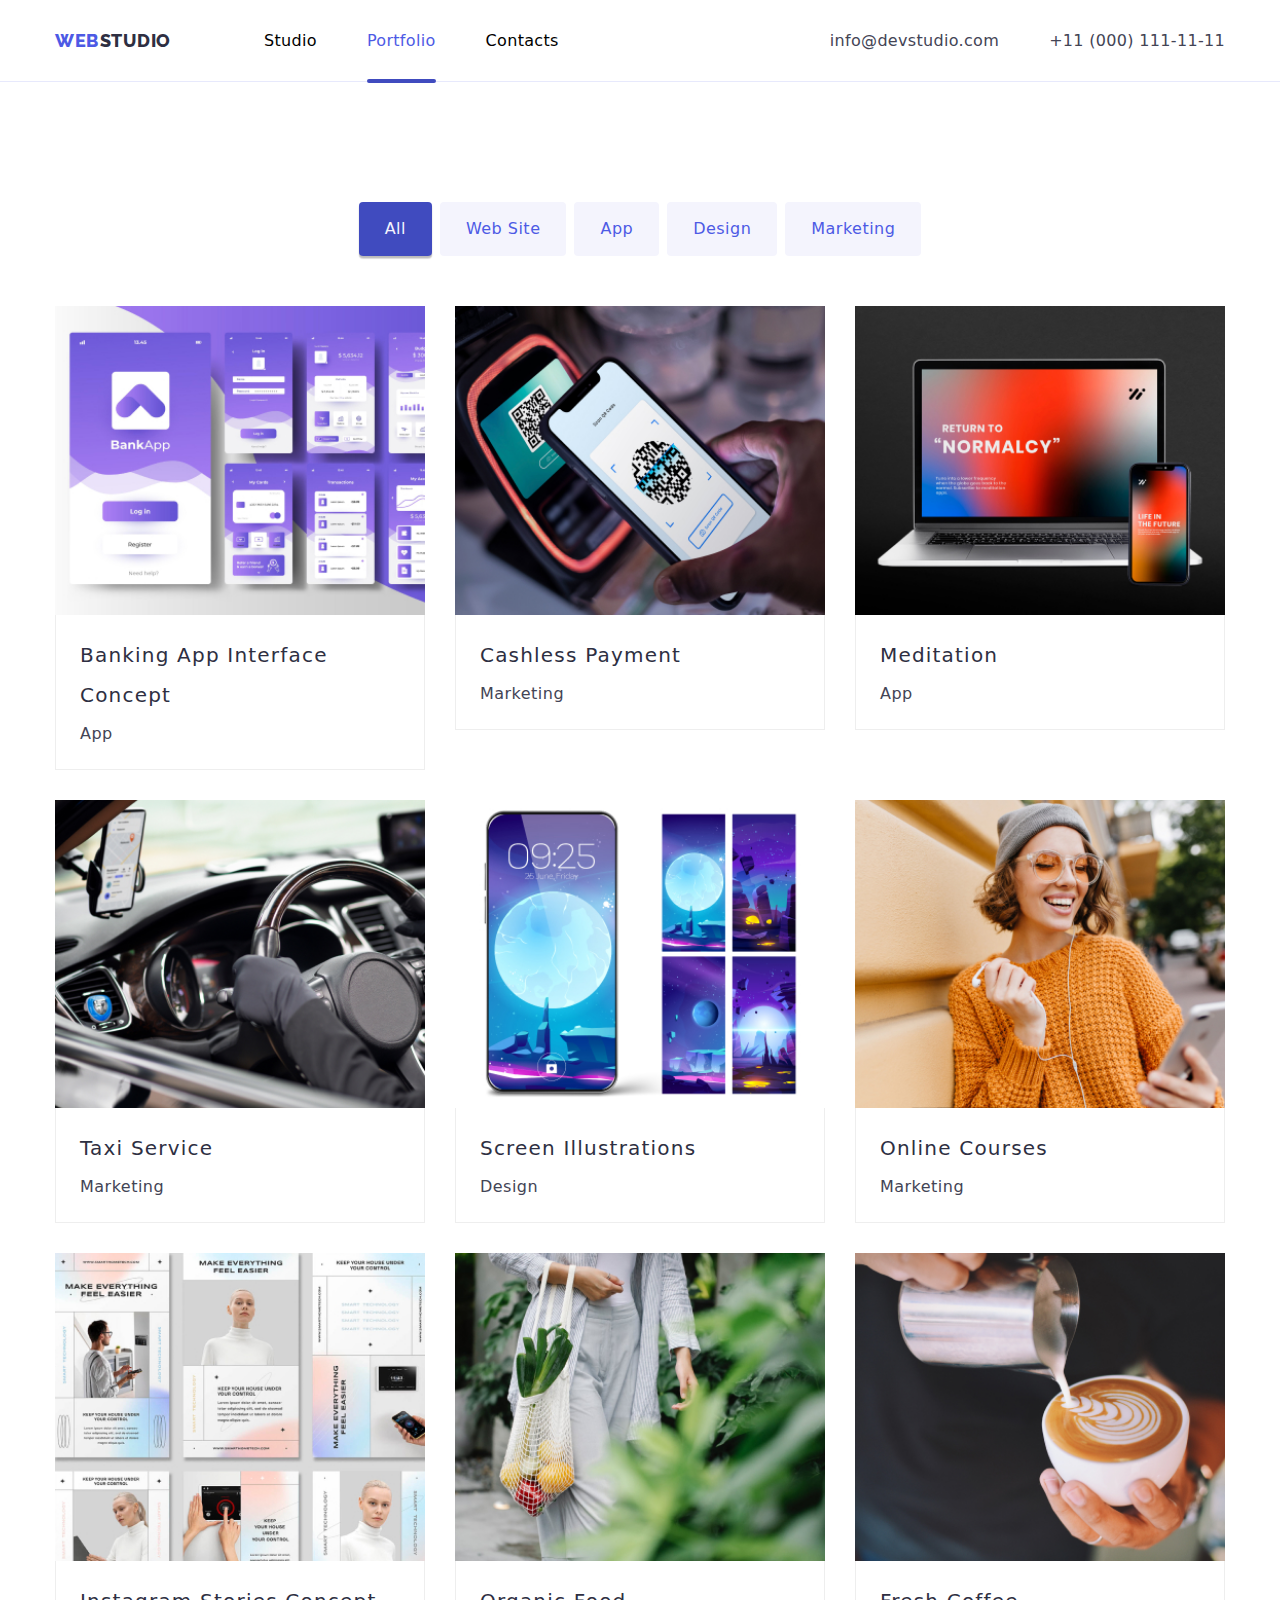
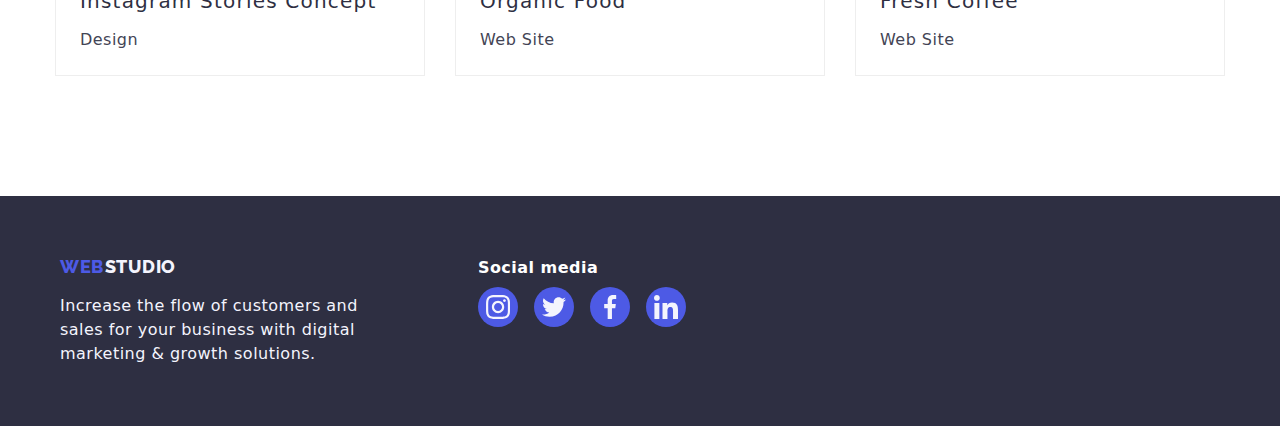
==== portfolio.html @ 1cd10813 "Create portfolio.html" ====
<!DOCTYPE html>
<html lang="en">
  <head>
    <meta charset="UTF-8" />
    <meta name="viewport" content="width=device-width, initial-scale=1.0" />
    <title>Portfolio</title>
    <link rel="stylesheet" href="./css/styles.css" />
    <link rel="preconnect" href="https://fonts.googleapis.com" />
    <link rel="preconnect" href="https://fonts.gstatic.com" crossorigin />
    <link
      href="https://fonts.googleapis.com/css2?family=Raleway:wght@800&family=Roboto:wght@400;500;700;900&display=swap "
      rel="stylesheet"
    />
    <link
      rel="stylesheet"
      href="https://cdnjs.cloudflare.com/ajax/libs/modern-normalize/2.0.0/modern-normalize.min.css"
    />
  </head>
  <body>
    <!--Header-->
    <header class="page-header">
      <div class="container menu">
        <nav class="navigation">
          <a href="./index.html" class="logo-link">
            <span class="logo">WEB</span>
            <span class="studio">STUDIO</span>
          </a>
          <ul class="nav-menu list">
            <li class="item">
              <a href="./index.html" class="page link">Studio</a>
            </li>

            <li class="item">
              <a href="./portfolio.html" class="page current link">Portfolio</a>
            </li>

            <li class="item">
              <a href="./index.html" class="page link">Contacts</a>
            </li>
          </ul>
        </nav>

        <ul class="contacts-menu list">
          <li class="item">
            <a class="contact link" href="mailto:info@devstudio.com"
              >info@devstudio.com</a
            >
          </li>

          <li class="item">
            <a class="contact link" href="tel:+110001111111"
              >+11 (000) 111-11-11</a
            >
          </li>
        </ul>
      </div>
    </header>

    <main>
      <!--Section 1-->
      <section class="section">
        <div class="container">
          <!--Filters-->
          <ul class="filters list">
            <li class="space">
              <button type="button" class="button filter current">All</button>
            </li>
            <li class="space">
              <button type="button" class="button filter">Web Site</button>
            </li>
            <li class="space">
              <button type="button" class="button filter">App</button>
            </li>
            <li class="space">
              <button type="button" class="button filter">Design</button>
            </li>
            <li class="space">
              <button type="button" class="button filter">Marketing</button>
            </li>
          </ul>

          <!--Projects-->
          <ul class="projects list">
            <li class="project-card">
              <a href="" class="project link">
                <div class="cover-wrap">
                <img
                  src="./images/banking.jpg"
                  alt="banking"
                  width="370"
                  height="300"
                />
                <p class="cover-text">
                  14 Stylish and User-Friendly App Design Concepts · Task
                    Manager App · Calorie Tracker App · Exotic Fruit Ecommerce
                    App · Cloud Storage App
                </p>
              </div>
                <div class="substrate">
                  <h2 class="name">Banking App Interface Concept</h2>
                  <p class="type">App</p>
                </div>
              </a>
            </li>

            <li class="project-card">
              <a href="" class="project link">
                <div class="cover-wrap">
                <img
                  src="./images/cashless.jpg"
                  alt="cashless"
                  width="370"
                  height="300"
                />
                <p class="cover-text">
                  14 Stylish and User-Friendly App Design Concepts · Task
                    Manager App · Calorie Tracker App · Exotic Fruit Ecommerce
                    App · Cloud Storage App
                </p>
              </div>
                <div class="substrate">
                  <h2 class="name">Cashless Payment</h2>
                  <p class="type">Marketing</p>
                </div>
              </a>
            </li>

            <li class="project-card">
              <a href="" class="project link">
                <div class="cover-wrap">
                <img
                  src="./images/meditation.jpg"
                  alt="meditation"
                  width="370"
                  height="300"
                />
                <p class="cover-text">
                  14 Stylish and User-Friendly App Design Concepts · Task
                    Manager App · Calorie Tracker App · Exotic Fruit Ecommerce
                    App · Cloud Storage App
                </p>
                </div>
                <div class="substrate">
                  <h2 class="name">Meditation</h2>
                  <p class="type">App</p>
                </div>
              </a>
            </li>

            <li class="project-card">
              <a href="" class="project link">
                <div class="cover-wrap">
                <img
                  src="./images/taxi.jpg"
                  alt="taxi"
                  width="370"
                  height="300"
                />
                <p class="cover-text">
                  14 Stylish and User-Friendly App Design Concepts · Task
                    Manager App · Calorie Tracker App · Exotic Fruit Ecommerce
                    App · Cloud Storage App
                </p>
                </div>
                <div class="substrate">
                  <h2 class="name">Taxi Service</h2>
                  <p class="type">Marketing</p>
                </div>
              </a>
            </li>

            <li class="project-card">
              <a href="" class="project link">
                <div class="cover-wrap">
                <img
                  src="./images/screen.jpg"
                  alt="screen"
                  width="370"
                  height="300"
                />
                <p class="cover-text">
                  14 Stylish and User-Friendly App Design Concepts · Task
                    Manager App · Calorie Tracker App · Exotic Fruit Ecommerce
                    App · Cloud Storage App
                </p>
                </div>
                <div class="substrate">
                  <h2 class="name">Screen Illustrations</h2>
                  <p class="type">Design</p>
                </div>
              </a>
            </li>

            <li class="project-card">
              <a href="" class="project link">
                <div class="cover-wrap">
                <img
                  src="./images/online.jpg"
                  alt="online"
                  width="370"
                  height="300"
                />
                <p class="cover-text">
                  14 Stylish and User-Friendly App Design Concepts · Task
                    Manager App · Calorie Tracker App · Exotic Fruit Ecommerce
                    App · Cloud Storage App
                </p>
                </div>
                <div class="substrate">
                  <h2 class="name">Online Courses</h2>
                  <p class="type">Marketing</p>
                </div>
              </a>
            </li>

            <li class="project-card">
              <a href="" class="project link">
                <div class="cover-wrap">
                <img
                  src="./images/instagram.jpg"
                  alt="instagram"
                  width="370"
                  height="300"
                />
                <p class="cover-text">
                  14 Stylish and User-Friendly App Design Concepts · Task
                    Manager App · Calorie Tracker App · Exotic Fruit Ecommerce
                    App · Cloud Storage App
                </p>
                </div>
                <div class="substrate">
                  <h2 class="name">Instagram Stories Concept</h2>
                  <p class="type">Design</p>
                </div>
              </a>
            </li>

            <li class="project-card">
              <a href="" class="project link">
                <div class="cover-wrap">
                <img
                  src="./images/organic.jpg"
                  alt="organic"
                  width="370"
                  height="300"
                />
                <p class="cover-text">
                  14 Stylish and User-Friendly App Design Concepts · Task
                    Manager App · Calorie Tracker App · Exotic Fruit Ecommerce
                    App · Cloud Storage App
                </p>
                </div>
                <div class="substrate">
                  <h2 class="name">Organic Food</h2>
                  <p class="type">Web Site</p>
                </div>
              </a>
            </li>

            <li class="project-card">
              <a href="" class="project link">
                <div class="cover-wrap">
                <img
                  src="./images/coffee.jpg"
                  alt="coffee"
                  width="370"
                  height="300"
                />
                <p class="cover-text">
                  14 Stylish and User-Friendly App Design Concepts · Task
                    Manager App · Calorie Tracker App · Exotic Fruit Ecommerce
                    App · Cloud Storage App
                </p>
                </div>
                <div class="substrate">
                  <h2 class="name">Fresh Coffee</h2>
                  <p class="type">Web Site</p>
                </div>
              </a>
            </li>
          </ul>
        </div>
      </section>
    </main>

    <!--Footer-->
    <footer class="page-footer">
      <div class="container">
        <!--Main Footer-->
        <div class="footer">
          <!--Sub Footer 1-->
          <div class="footer-address">
            <a href="./index.html" class="logo-link">
              <span class="logo">WEB</span>
              <span class="studio-footer">STUDIO</span>
            </a>

            <p class="footer-description">
              Increase the flow of customers and<br />
              sales for your business with digital<br />
              marketing & growth solutions.
            </p>
          </div>
          <!--Sub Footer  2-->
          <div class="footer-block">
            <b class="footer-heading">Social media</b>
            <ul class="social-footer list">
              <li class="icon-item">
                <a
                  href="https://instagram.com"
                  class="link"
                  target="_blank"
                  aria-label="Link to Instagram"
                >
                  <svg class="icon" width="24" height="24">
                    <use href="./images/icons.svg#instagram"></use>
                  </svg>
                </a>
              </li>

              <li class="icon-item">
                <a
                  href="https://twitter.com"
                  class="link"
                  target="_blank"
                  aria-label="Link to Twitter"
                >
                  <svg class="icon" width="24" height="24">
                    <use href="./images/icons.svg#twitter"></use>
                  </svg>
                </a>
              </li>

              <li class="icon-item">
                <a
                  href="https://facebook.com"
                  class="link"
                  target="_blank"
                  aria-label="Link to Facebook"
                >
                  <svg class="icon" width="24" height="24">
                    <use href="./images/icons.svg#facebook"></use>
                  </svg>
                </a>
              </li>

              <li class="icon-item">
                <a
                  href="https://linkedin.com"
                  class="link"
                  target="_blank"
                  aria-label="Link to LinkedIn"
                >
                  <svg class="icon" width="24" height="24">
                    <use href="./images/icons.svg#linkedin"></use>
                  </svg>
                </a>
              </li>
            </ul>
          </div>
        </div>
      </div>
    </footer>
  </body>
</html>
---- css/styles.css ----
:root {
  --iriscolor: #4d5ae5;
  --navyblue: #2e2f42;
  --navcolor: black;
  --oceancolor: #404bbf;
  --whitecolor: white;
  --slatecolor: #434455;
  --cloud: #f4f4fd;
  --cornflower: #e7e9fc;
  --green: #31d0aa;
  --dairy: #fcfcfc;
}

h1,
h2,
h3,
h4,
h5,
h6,
p {
  margin: 0;
}

html {
  box-sizing: border-box;
}

*,
*::after,
*::before {
  box-sizing: inherit;
}

img {
  display: block;
  max-width: 100%;
  height: auto;
}

body {
  font-family: "Roboto", sans-serif;
  font-size: 16px;
  letter-spacing: 0.03em;
  color: var(--slatecolor);
  background-color: var(--whitecolor);
}

link {
  text-decoration: none;
  color: inherit;
}

.list {
  list-style-type: none;
  margin: 0;
  padding: 0;
}

.section {
  padding: 120px 0;
}

.section.no-top-padding {
  padding-top: 0;
}

.container {
  margin: 0 auto;
  width: 1200px;
  padding: 0 15px;
}

.menu,
.navigation,
.nav-menu,
.contacts-menu {
  display: flex;
  align-items: center;
}

.logo-link {
  text-decoration: none;
  font-family: "Raleway", sans-serif;
  font-size: 0;
  font-weight: 800;
}

.logo-link > span {
  font-size: 18px;
  line-height: 1.17;
  letter-spacing: 0.04em;
}

.button {
  border-color: transparent;
  font-family: inherit;
  cursor: pointer;
  border-radius: 4px;
  font-size: 16px;
  letter-spacing: 0.03em;
  transition: color 250ms ease-in-out, background-color 250ms ease-in-out,
    box-shadow 250ms ease-in-out;
}

.button.primary {
  color: var(--whitecolor);
  background-color: var(--iriscolor);
  line-height: 1.87;
  letter-spacing: 0.06em;
  padding: 16px 32px;
  font-weight: 500;
  box-shadow: 0px 4px 4px rgba(0, 0, 0, 0.15);
}

.link {
  text-decoration: none;
  color: var(--navyblue);
}

.project .name {
  font-size: 20px;
  font-weight: 500;
  line-height: 2;
  letter-spacing: 0.06em;
  color: var(--navyblue);
  margin-bottom: 4px;
}

.project .type {
  color: var(--slatecolor);
  font-weight: 400;
  line-height: 1.87;
  font-size: 16px;
}

.logo {
  color: var(--iriscolor);
}

.studio {
  color: var(--navyblue);
}

.nav-menu .page,
.contacts-menu .contact {
  color: var(--navcolor);
  text-decoration: none;
  font-weight: 500;
  font-size: 16px;
  line-height: 1.15;
  letter-spacing: 0.02em;
  display: block;
  padding-top: 32px;
  padding-bottom: 31px;
  transition: color 250ms ease-in-out;
}

.page-header {
  border-bottom: 1px solid var(--cornflower);
}

.nav-menu {
  margin-left: 93px;
}

.contacts-menu {
  margin-left: auto;
}

.nav-menu .item:not(:last-child),
.contacts-menu .item:not(:last-child) {
  margin-right: 50px;
}

.page:hover::after,
.page:focus::after {
  border: 2px solid var(--oceancolor);
  background-color: var(--oceancolor);
  width: 100%;
}

.page {
  position: relative;
}

.page::after {
  content: "";
  background-color: var(--oceancolor);
  border-radius: 2px;
  height: 4px;
  width: 0%;
  position: absolute;
  left: 0;
  bottom: -2px;
  transition: width 250ms ease-in-out, background-color 250ms ease-in-out;
}

.page.current::after {
  content: "";
  border: 2px solid var(--oceancolor);
  border-radius: 2px;
  background-color: var(--oceancolor);
  height: 4px;
  width: 100%;
  position: absolute;
  left: 0;
  bottom: -2px;
}

.what-we-do {
  display: flex;
  flex-wrap: wrap;
  margin-left: -30px;
  margin-top: -30px;
}

.what-we-do .item {
  flex-basis: calc(100% / 3 - 30px);
  margin-left: 30px;
  margin-top: 30px;
}

.projects {
  display: flex;
  flex-wrap: wrap;
  margin-left: -30px;
  margin-top: -30px;
}

.project-card {
  flex-basis: calc(100% / 3 - 30px);
  margin-left: 30px;
  margin-top: 30px;
  transition: box-shadow 250ms ease-in-out ;
}

.project-card:hover {
  box-shadow: 0px 2px 1px 0px rgba(46, 47, 66, 0.08),
    0px 1px 1px 0px rgba(46, 47, 66, 0.16),
    0px 1px 6px 0px rgba(46, 47, 66, 0.08);
}

.cover-wrap {
  position: relative;
  overflow: hidden;
}

.cover-text {
  position: absolute;
  top: 0;
  height: 100%;
  width: 100%;
  padding: 40px 32px;
  background-color: var(--iriscolor);
  color: var(--cloud);
  font-size: 16px;
  font-weight: 400;
  line-height: 24px;
  letter-spacing: 0.32px;
  transform: translateY(101%);
  transition: transform 250ms cubic-bezier(0.4, 0, 0.2, 1);
}

.project:hover .cover-text,
.project:focus .cover-text {
  transform: translateY(0);
}

.filters {
  display: flex;

  justify-content: center;
  margin-bottom: 50px;
}

.filters .space + .space {
  margin-left: 8px;
}

.nav-menu .page:hover,
.nav-menu .page:focus,
.nav-menu .page.current,
.contacts-menu .contact:hover,
.contacts-menu .contact:focus {
  color: var(--iriscolor);
}

.contacts-menu .contact {
  color: var(--slatecolor);
  text-decoration: none;
  font-weight: 400;
  font-size: 16px;
  line-height: 1.15;
  letter-spacing: 0.02em;
}

.hero {
  background: var(--navyblue);
}
.bg-team {
  background-color: var(--cloud);
}

.hero {
  padding: 200px 0;
  text-align: center;
}

.hero {
  padding-top: 188px;
  padding-bottom: 188px;
  background-image: linear-gradient(
      to right,
      rgba(46, 47, 66, 0.7),
      rgba(46, 47, 66, 0.7)
    ),
    url(../images/herobg.png);
  background-repeat: no-repeat;
  background-position: center;
  background-size: cover;
}

.hero-title {
  color: var(--whitecolor);
  font-size: 56px;
  font-weight: 700;
  line-height: 1.17;
  text-align: center;
  letter-spacing: 0.05em;
  margin-bottom: 30px;
}

.button.filter {
  background-color: var(--cloud);
  color: var(--iriscolor);
  font-weight: 500;
  line-height: 1.62;
  padding: 12px 24px;
}

.button.filter:hover,
.button.filter:focus,
.button.filter.current {
  background-color: var(--oceancolor);
  color: var(--cloud);
  box-shadow: 0px 2px 2px 0px rgba(0, 0, 0, 0.12),
    0px 2px 1px 0px rgba(0, 0, 0, 0.08), 0px 3px 1px 0px rgba(0, 0, 0, 0.1);
}

.button.primary:hover,
.button.primary:focus {
  background-color: var(--oceancolor);
  font-weight: 500;
  box-shadow: 0px 2px 2px 0px rgba(0, 0, 0, 0.12),
    0px 2px 1px 0px rgba(0, 0, 0, 0.08), 0px 3px 1px 0px rgba(0, 0, 0, 0.1);
}

.benefits {
  display: flex;
  flex-wrap: wrap;
  margin-left: -30px;
  margin-top: -30px;
}

.benefits .item {
  flex-basis: calc(100% / 4 - 30px);
  margin-left: 30px;
  margin-top: 30px;
}

.benefits .title {
  font-size: 20px;
  font-weight: 500;
  color: var(--navyblue);
  line-height: 1.14;
  margin-bottom: 10px;
}

.benefits .description {
  font-weight: 400;
  font-size: 16px;
  line-height: 1.71;
  color: var(--slatecolor);
}

.section-title {
  color: var(--navyblue);
  font-size: 36px;
  font-weight: 700;
  line-height: 1.17;
  text-align: center;
  margin-bottom: 50px;
}

.svg-box {
  width: 264px;
  height: 112px;
  background-color: var(--cloud);
  display: flex;
  justify-content: center;
  align-items: center;
  border-radius: 4px;
  margin-bottom: 8px;
}

.team .name,
.team .position {
  line-height: 1.19;
  text-align: center;
}

.team .name {
  font-size: 20px;
  font-weight: 500;
  color: var(--navyblue);
  padding-top: 30px;
  padding-bottom: 10px;
}

.team .position {
  color: var(--slatecolor);
  font-size: 16px;
  font-weight: 400;
}

.substrate {
  background-color: var(--whitecolor);
  padding: 20px 24px;
  border: 1px solid #eeeeee;
  border-top: 0;
}

.team {
  display: flex;
  flex-wrap: wrap;
  margin-left: -30px;
  margin-top: -30px;
}

.team .item {
  flex-basis: calc(100% / 4 - 30px);
  margin-left: 30px;
  margin-top: 30px;
  border-radius: 0px 0px 4px 4px;
  padding-bottom: 30px;
  background-color: var(--whitecolor);
  box-shadow: 0px 3px 1px rgba(0, 0, 0, 0.1), 0px 1px 2px rgba(0, 0, 0, 0.08),
    0px 1px 2px rgba(0, 0, 0, 0.12);
}

.social-team {
  padding-top: 10px;
  display: flex;
  justify-content: center;
  gap: 24px;
  margin-top: 8px;
}

.social-team .link {
  width: 100%;
  height: 100%;
  border-radius: 50%;
  display: flex;
  align-items: center;
  justify-content: center;
  background-color: var(--iriscolor);
  color: var(--cloud);
  transition: bacgkround-color 250ms ease-in-out;
}

.team-social-link:hover,
.team-social-link:focus {
  background-color: var(--oceancolor);
}

.team-social-svg {
  fill: currentColor;
}

.icon-item {
  width: 40px;
  height: 40px;
}

.partners {
  display: flex;
  gap: 24px;
}

.customers-item {
  width: 168px;
  height: 88px;
}

.partners .item {
  width: calc(100% - 150% / 6);
  height: 90px;
}

.partners .link {
  width: 100%;
  height: 100%;
  border: 1px solid #8e8f99;
  border-radius: 5px;
  display: flex;
  justify-content: center;
  align-items: center;
  color: #8e8f99;
  transition: color 250ms ease-in-out, border-color 250ms ease-in-out;
}

.partners .link:hover,
.partners .link:focus {
  color: var(--oceancolor);
  border-color: var(--oceancolor);
}

.social-team .link:hover,
.social-team .link:focus {
  background-color: var(--oceancolor);
}

.customers-svg {
  fill: currentColor;
}

.page-footer {
  padding: 60px 0 60px 60px;
  background-color: var(--navyblue);
}

.studio-footer {
  color: var(--cloud);
}

.footer-description {
  color: var(--cloud);
  font-size: 16px;
  font-weight: 400;
  line-height: 1.5;
  padding-top: 17px;
}

.footer-block {
  margin-left: 120px;
}

.footer-heading {
  color: var(--whitecolor);
}

.social-footer {
  padding-top: 10px;
  display: flex;
  justify-content: flex-start;
  gap: 16px;
}

.social-footer .link {
  display: flex;
  width: 100%;
  height: 100%;
  background-color: var(--iriscolor);
  border-radius: 50%;
  align-items: center;
  justify-content: center;
  color: var(--cloud);
  transition: background-color 250ms ease-in-out;
}

.social-footer .icon {
  fill: currentColor;
}

.footer {
  display: flex;
  flex-wrap: wrap;
  margin-top: -12px;
  margin-left: -50px;
  align-items: baseline;
}

.footer-address {
  margin-top: 12px;
  margin-left: 25px;
}

.social-footer .link:hover,
.social-footer .link:focus {
  background-color: var(--green);
}

.footer-svg {
  fill: var(--cloud);
}

.backdrop {
  position: fixed;
  top: 0;
  left: 0;
  width: 100%;
  height: 100%;
  background-color: rgba(46, 47, 66, 0.4);
  opacity: 1;
  transition: opacity 250ms cubic-bezier(0.4, 0, 0.2, 1);
}

.modal {
  position: absolute;
  top: 50%;
  left: 50%;
  min-width: 408px;
  min-height: 584px;
  background-color: var(--dairy, #fcfcfc);
  box-shadow: 0px 2px 1px 0px rgba(0, 0, 0, 0.2),
    0px 1px 3px 0px rgba(0, 0, 0, 0.12), 0px 1px 1px 0px rgba(0, 0, 0, 0.14);
  border-radius: 4px;

  transform: translate(-50%, -50%) scale(1);
  transition: transform 250ms cubic-bezier(0.4, 0, 0.2, 1);
}

.backdrop.is-hidden .modal {
  transform: translate(-50%, -50%) scale(0);
}

.modal-close {
  position: absolute;
  top: 24px;
  right: 24px;
  padding: 0;
  display: flex;
  justify-content: center;
  align-items: center;
  width: 24px;
  height: 24px;

  background-color: var(--cornflower, #e7e9fc);
  color: var(--navyblue);
  border: 1px solid rgba(0, 0, 0, 0.1);
  border-radius: 15px;
  cursor: pointer;

  transition: color 250ms cubic-bezier(0.4, 0, 0.2, 1),
    background-color 250ms cubic-bezier(0.4, 0, 0.2, 1);
}

.modal-close-icon {
  fill: currentColor;
}

.modal-close:hover,
.modal-close:focus {
  background-color: var(--oceancolor);
  color: var(--whitecolor);
}

.is-hidden {
  visibility: none;
  opacity: 0;
  pointer-events: none;
}
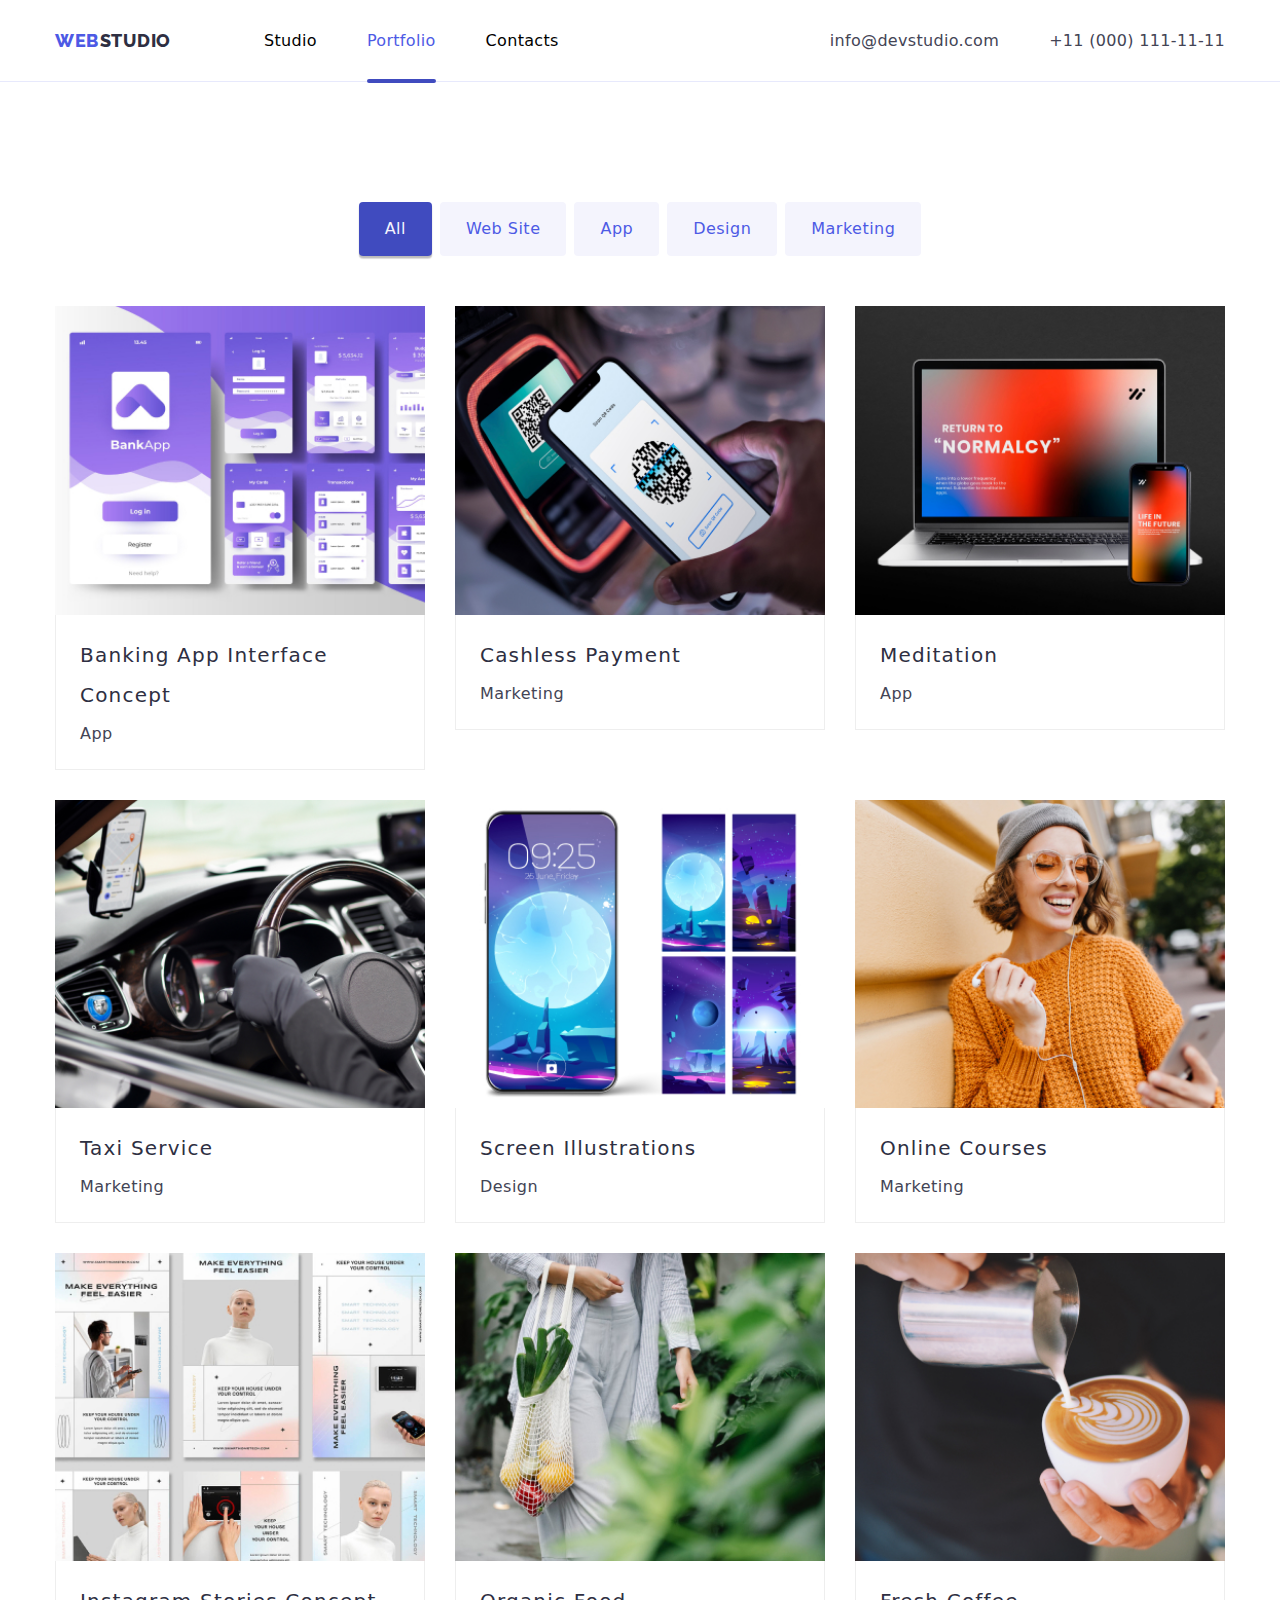
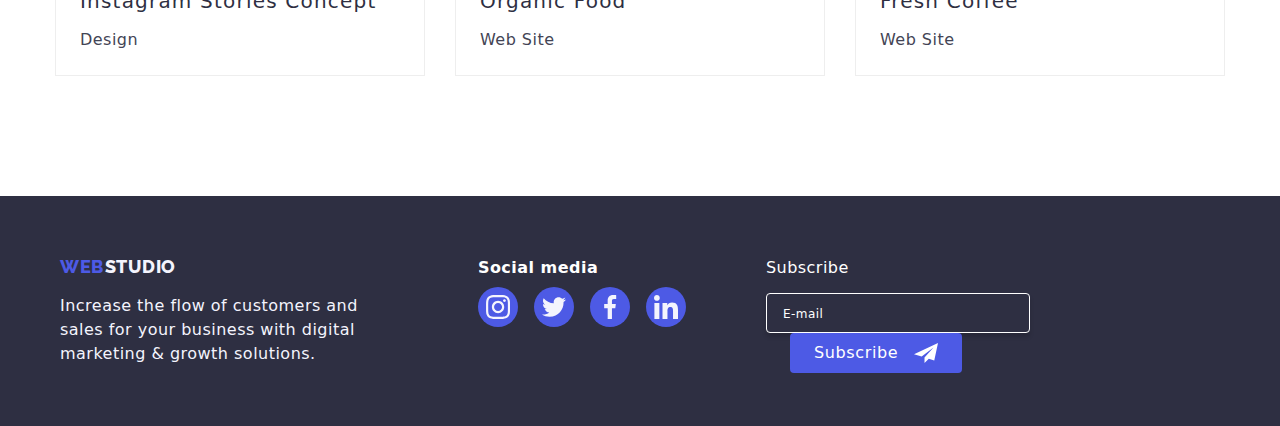
==== commit 64b42fca: "Update portfolio.html" ====
--- a/portfolio.html
+++ b/portfolio.html
@@ -358,6 +358,21 @@
               </li>
             </ul>
           </div>
+          <div class="footer-container footer-form">
+            <form name="subscribe_form" autocomplete="on" method="" >
+                <label class="footer-form_label">
+                    Subscribe
+                    <input type="email" name="email" placeholder="E-mail" class="footer-form-input" required />
+                </label>
+                
+            
+                <button type="submit" class="footer-form-button">Subscribe
+                    <svg class="footer-form-svgsubscribe">
+                        <use href="./images/icons.svg#submit"></use>
+                    </svg>
+                </button>
+            </form>
+        </div>
         </div>
       </div>
     </footer>
--- a/css/styles.css
+++ b/css/styles.css
@@ -9,6 +9,7 @@
   --cornflower: #e7e9fc;
   --green: #31d0aa;
   --dairy: #fcfcfc;
+  --lightslate: #8E8F99;
 }
 
 h1,
@@ -594,6 +595,76 @@
   fill: var(--cloud);
 }
 
+.footer-container {
+  display: flex;
+  flex-direction: column;
+}
+
+.footer-form{
+  width: 453px;
+  height: 80px;
+  flex-shrink: 0;
+  margin-left:80px;
+}
+
+.footer-form_label{
+  display: block;
+  color: var(--whitecolor);
+  font-weight: 500;
+}
+
+.footer-form-input {
+  color: var(--white);
+  width: 264px;
+  height: 40px;
+  padding: 8px 16px;
+  display: flex;
+  margin-top: 16px;
+  font-size: 14px;
+  flex-shrink: 0;
+  background: var(--navyblue);
+  border-radius: 4px;
+  border: 1px solid var(--whitecolor);
+  box-shadow: 0px 4px 4px 0px rgba(0, 0, 0, 0.15);
+}
+.footer-form-input::placeholder{
+  color: var(--whitecolor);
+  font-size: 12px;
+  font-style: normal;
+  font-weight: 400;
+  line-height: 24px;
+  letter-spacing: 0.48px;
+}
+
+.footer-form-button{
+  height: 40px;
+  display: inline-flex;
+  padding: 8px 24px;
+  justify-content: center;
+  align-items: center;
+  gap: 16px;
+  margin-left: 24px;
+  border: none;
+  font-weight: 500;
+  line-height: 24px;
+  letter-spacing: 0.64px;
+  border-radius: 4px;
+  color: var(--whitecolor);
+  background: var(--iriscolor);
+  cursor: pointer;
+  transition-property: background-color, color;
+  transition-duration: 250ms;
+  transition-timing-function: cubic-bezier(0.4, 0, 0.2, 1);
+}
+.footer-form-svgsubscribe{
+  width: 24px;
+  height: 24px;
+}
+.footer-form-button:hover {
+  background-color: var(--oceancolor);
+}
+
+
 .backdrop {
   position: fixed;
   top: 0;
@@ -634,15 +705,14 @@
   align-items: center;
   width: 24px;
   height: 24px;
-
   background-color: var(--cornflower, #e7e9fc);
   color: var(--navyblue);
   border: 1px solid rgba(0, 0, 0, 0.1);
   border-radius: 15px;
   cursor: pointer;
-
+  transition-property: background-color, border-color, color;
   transition: color 250ms cubic-bezier(0.4, 0, 0.2, 1),
-    background-color 250ms cubic-bezier(0.4, 0, 0.2, 1);
+  background-color 250ms cubic-bezier(0.4, 0, 0.2, 1);
 }
 
 .modal-close-icon {
@@ -656,7 +726,76 @@
 }
 
 .is-hidden {
-  visibility: none;
+  visibility: hidden;
   opacity: 0;
   pointer-events: none;
 }
+
+.form-header {
+  color: var(--navyblue, #2E2F42);
+  text-align: center;
+  font-weight: 500;
+  margin-bottom: 34px;
+}
+
+.form-container {
+  display: flex;
+  flex-direction: column;
+  align-items: flex-start;
+  border-radius: 4px;
+}
+
+.form-label {
+  position: relative;
+  margin-bottom: 30px;
+  font-size: 12px;
+  line-height: 1.166;
+  letter-spacing: 0.01em;
+  color: var(--lightslate);
+}
+
+.form-label-text {
+  position: absolute;
+  top:-20px;
+}
+
+.form-input {
+  display: block;
+  width: 360px;
+  height: 40px;
+  padding-top: 11px;
+  padding-bottom: 11px;
+  padding-left: 38px;
+  flex-shrink: 0;
+  font-size: 14px;
+  fill: currentColor;
+  border-radius: 4px;
+  border: 1px solid var(--navyblue, rgba(46, 47, 66, 0.40));
+  transition-property: border;
+  transition-duration: 250ms;
+  transition-timing-function: cubic-bezier(0.4, 0, 0.2, 1);
+  }
+.form-input:focus,
+.form-input:hover, 
+.form-textarea:hover, 
+.form-textarea:focus {
+  border: 1px solid var(--iriscolor);
+}
+
+.form-input:focus+.form-input-icon,
+.form-input:hover+.form-input-icon {
+  fill: var(--iriscolor);
+}
+
+.form-input-icon {
+  position: absolute;
+  transform: translateY(-50%);
+  top: 50%;
+  left: 16px;
+  width: 18px;
+  height: 24px;
+  fill: var(--navyblue, #2E2F42);
+  transition-property: fill;
+  transition-duration: 250ms;
+  transition-timing-function: cubic-bezier(0.4, 0, 0.2, 1);
+}